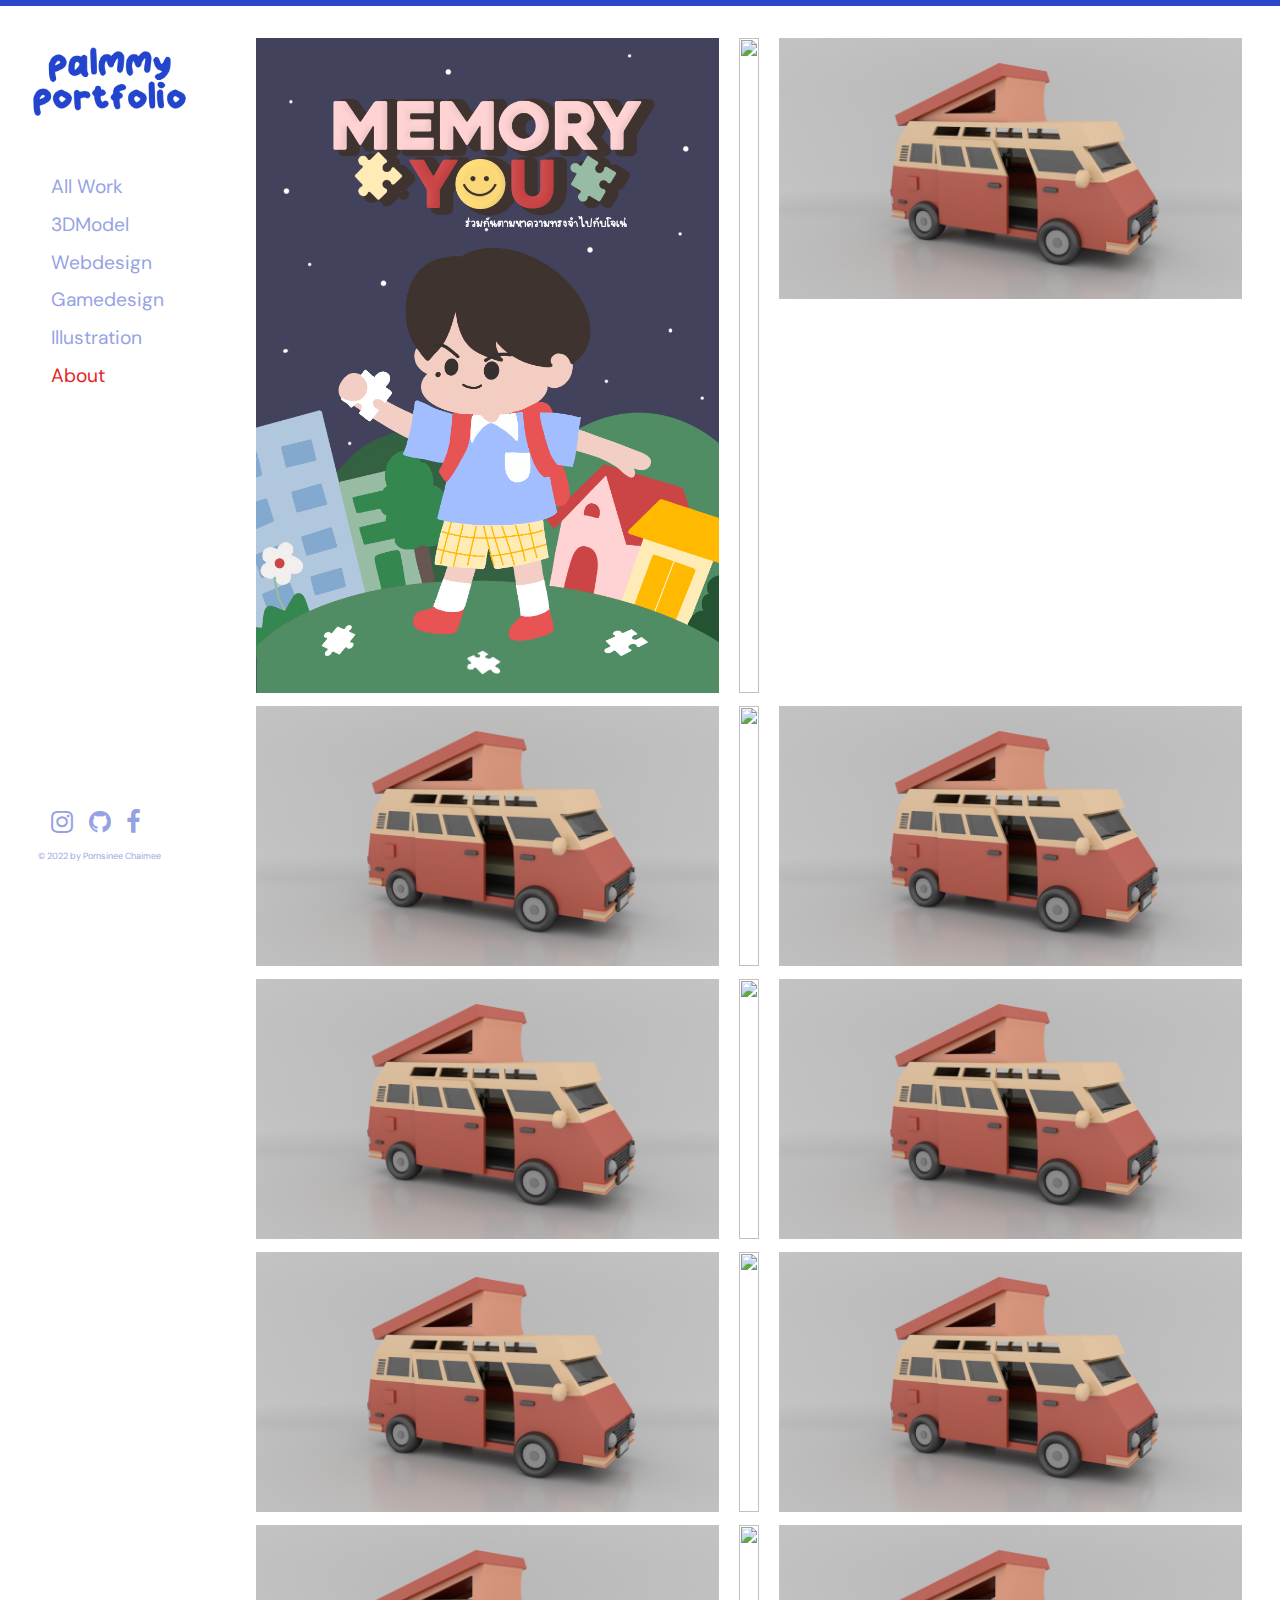
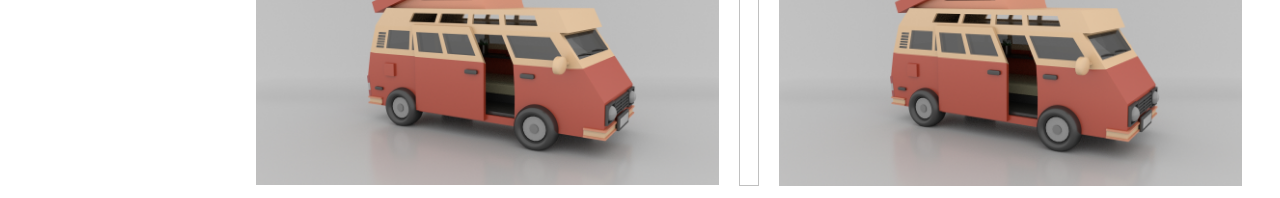
==== about.html @ f65a0291 "5" ====
<html lang="en">
<head>
    <meta charset="UTF-8">
    <meta http-equiv="X-UA-Compatible" content="IE=edge">
    <meta name="viewport" content="width=device-width, initial-scale=1.0">
    <title>ʀᴇꜱᴜᴍᴇ | @ᴍᴇʟʟᴏᴄʜᴇᴇꜱᴇ</title>
    <link rel="stylesheet" href="style.css">
    <link rel="stylesheet" href="https://cdnjs.cloudflare.com/ajax/libs/font-awesome/4.7.0/css/font-awesome.min.css">
</head>
<body>
    <audio id="audio" src="I Still Love You.mp3" type="audio" autoplay=""></audio>
    <!-- บาร์ด้านบน -->
    <div class="top"></div>
    <header>
        
        <div class="navbar">
            <div class="logo">
                <a href="index.html">
                    <img src="pic/logo4.png">
                </a>
            </div>
            <div class="nav-list">
                <div><a href="index.html">All Work</a></div>
                <div><a href="model.html">3DModel</a></div>
                <div><a href="web.html">Webdesign</a></div>
                <div><a href="game.html">Gamedesign</a></div>
                <div><a href="illustration.html">Illustration</a></div>
                <div><a href="about.html" class="is-active">About</a></div>
                <div class="social">
                    <i class="fa fa-instagram"></i>
                    <i class="fa fa-github"></i>
                    <i class="fa fa-facebook"></i>
                </div>
                <div class="credit">© 2022 by Pornsinee Chaimee</div>
                
            </div>
        </div>
    </header>
    <div class="content">
        <div class="col-3">
            <div class="image">
                <img src="pic/poster.png" class="fullwidth">
                <div class="detail"><div class="text"><h3>SANGYEON</h3>상연<br>1996-11-04<br>Leader<br>Main Vocalist</div></div>
            </div>
            <div class="image">
                <img src="pic/bmo.gif" class="fullwidth">
                <div class="detail"><div class="text"><h3>SANGYEON</h3>상연<br>1996-11-04<br>Leader<br>Main Vocalist</div></div>
            </div>
            <div class="image">
                <img src="pic/car.jpg" class="fullwidth">
                <div class="detail"><div class="text"><h3>SANGYEON</h3>상연<br>1996-11-04<br>Leader<br>Main Vocalist</div></div>
            </div>
        </div>
        <div class="col-3">
            <div class="image">
                <img src="pic/car.jpg" class="fullwidth">
                <div class="detail"><div class="text"><h3>SANGYEON</h3>상연<br>1996-11-04<br>Leader<br>Main Vocalist</div></div>
            </div>
            <div class="image">
                <img src="pic/bmo.gif" class="fullwidth">
                <div class="detail"><div class="text"><h3>SANGYEON</h3>상연<br>1996-11-04<br>Leader<br>Main Vocalist</div></div>
            </div>
            <div class="image">
                <img src="pic/car.jpg" class="fullwidth">
                <div class="detail"><div class="text"><h3>SANGYEON</h3>상연<br>1996-11-04<br>Leader<br>Main Vocalist</div></div>
            </div>
        </div>
        <div class="col-3">
            <div class="image">
                <img src="pic/car.jpg" class="fullwidth">
                <div class="detail"><div class="text"><h3>SANGYEON</h3>상연<br>1996-11-04<br>Leader<br>Main Vocalist</div></div>
            </div>
            <div class="image">
                <img src="pic/bmo.gif" class="fullwidth">
                <div class="detail"><div class="text"><h3>SANGYEON</h3>상연<br>1996-11-04<br>Leader<br>Main Vocalist</div></div>
            </div>
            <div class="image">
                <img src="pic/car.jpg" class="fullwidth">
                <div class="detail"><div class="text"><h3>SANGYEON</h3>상연<br>1996-11-04<br>Leader<br>Main Vocalist</div></div>
            </div>
        </div>
        <div class="col-3">
            <div class="image">
                <img src="pic/car.jpg" class="fullwidth">
                <div class="detail"><div class="text"><h3>SANGYEON</h3>상연<br>1996-11-04<br>Leader<br>Main Vocalist</div></div>
            </div>
            <div class="image">
                <img src="pic/bmo.gif" class="fullwidth">
                <div class="detail"><div class="text"><h3>SANGYEON</h3>상연<br>1996-11-04<br>Leader<br>Main Vocalist</div></div>
            </div>
            <div class="image">
                <img src="pic/car.jpg" class="fullwidth">
                <div class="detail"><div class="text"><h3>SANGYEON</h3>상연<br>1996-11-04<br>Leader<br>Main Vocalist</div></div>
            </div>
        </div>
        <div class="col-3">
            <div class="image">
                <img src="pic/car.jpg" class="fullwidth">
                <div class="detail"><div class="text"><h3>SANGYEON</h3>상연<br>1996-11-04<br>Leader<br>Main Vocalist</div></div>
            </div>
            <div class="image">
                <img src="pic/bmo.gif" class="fullwidth">
                <div class="detail"><div class="text"><h3>SANGYEON</h3>상연<br>1996-11-04<br>Leader<br>Main Vocalist</div></div>
            </div>
            <div class="image">
                <img src="pic/car.jpg" class="fullwidth">
                <div class="detail"><div class="text"><h3>SANGYEON</h3>상연<br>1996-11-04<br>Leader<br>Main Vocalist</div></div>
            </div>
        </div>
    </div>
<script>
</script>
</body>
</html>
---- style.css ----
@import url('https://fonts.googleapis.com/css2?family=DM+Sans:wght@500&display=swap');
::-webkit-scrollbar {
    width: 10px;
    height: 10px;
    background-color: white;
}

::-webkit-scrollbar-thumb {
    background: #14b378;
}

::-webkit-scrollbar-thumb:hover {
    background: white;
}

body{
    margin: 0;
    width: 100%;
    background-color: white;
    
}
header{
    width: 100%;
    box-sizing: border-box;
    position: fixed;
    width: 20vw;
    height: 100%;
    z-index: 100;
    padding-top: 1vw;
    padding-bottom: 1vw;
    background-color: white;
}
.top{
    background-color: #2c47cc;
    width: 100vw;
    height: 0.5vw;
    position: fixed;
    right: 0;
    z-index: 101;
}
.right{
    background-color: #14b378;
    width: 0.5vw;
    height: 15vw;
    position: fixed;
    top: 30vw;
    right: 0;
    z-index: 100;
}
.bottom{
    background-color: #2c47cc;
    width: 17vw;
    height: 0.5vw;
    position: fixed;
    bottom: 0;
    z-index: 1000;
}
.navbar {
    display: inline-block;
    width: 100%;
    height: 8vw;
    z-index: 100;
    background-color: white;
    align-items: center;
}
.logo{
    padding: 2vw 2.5vw;
}

.logo img{
    width: 12vw;
}

.nav-list{
    text-align: left;
    font-size: 1.2rem;
    font-family: 'DM Sans', sans-serif;
    width: 100%; 
    margin-top: 2vw;
}
.nav-list a{
    text-decoration: none;
    padding-left: 4vw;
    opacity: 50%;
    color: #2c47cc;
}
.nav-list a:hover{
    opacity: 100%;
    color: #14b378;
}
.nav-list a.is-active{
    opacity: 100%;
    color: #e61f26;
}
.nav-list div{
    padding-bottom: 1vw;
}
.social{
    display: inline-flex;
    bottom: 4vw;
    padding-left: 4vw;
    position: absolute;
}
i{
    font-size:2vw !important;
    opacity: 50%;
    color: #2c47cc;
    cursor: pointer;
    padding-right: 1.2vw;

}
.credit{
    opacity: 50%;
    color: #2c47cc;
    font-size: 0.7vw;
    bottom: 2vw;
    padding-left: 3vw;
    position: absolute;
}
.content{
    width: 100%;
    /* max-width: 1280; */
    padding: 3vw 3vw 0 20vw;
    margin: auto;
    box-sizing: border-box;
}
.col-1 {
    padding-bottom: 1vw;
    display: grid;
    grid-template-columns: auto;
    grid-gap: 20px;
}

.col-2 {
    padding-bottom: 1vw;
    display: grid;
    grid-template-columns: auto auto ;
    grid-gap: 20px;
}

.col-3{
    padding-bottom: 1vw;
    display: grid;
    grid-template-columns: auto auto auto ;
    grid-gap: 20px;
}

.col-4 {
    display: grid;
    grid-template-columns: auto auto auto auto ;
    grid-gap: 30px;
}

.a { grid-area: a; }
.b { grid-area: b; }
.c { grid-area: c; }

.col-21 {
    display: grid;
    grid-gap: 20px;
    grid-template-columns: auto;
    grid-template-rows: auto auto;
    grid-template-areas:
        'a b '
        'a c'
    ;
}
.d { grid-area: d; }
.e { grid-area: e; }
.col-13 {
    display: grid;
    grid-gap: 20px;
    grid-template-columns: auto;
    grid-template-rows: auto auto auto auto;
    grid-template-areas:
        'd e e e'
    ;
}


.image:hover{
      transition: .5s;
      
}
.image img:hover{
    border-radius: 15%;
}
.image{
      width: 100%;
      position: relative;
}

.detail {
      position: absolute;
      top: 0;
      bottom: 0;
      left: 0;
      right: 0;
      height: 100%;
      width: 100%;
      opacity: 0;
      transition: .5s ease;
      background-color: #fd5d78;
      /* border-radius: 15%; */
}

.image:hover .detail {
      opacity: 1;
      
}

.fullwidth{
    width:100%;
}
.text{
    color: white;
    font-size: 18px;
    position: absolute;
    top: 50%;
    left: 50%;
    transform: translate(-50%, -50%);
    text-align: center;
}
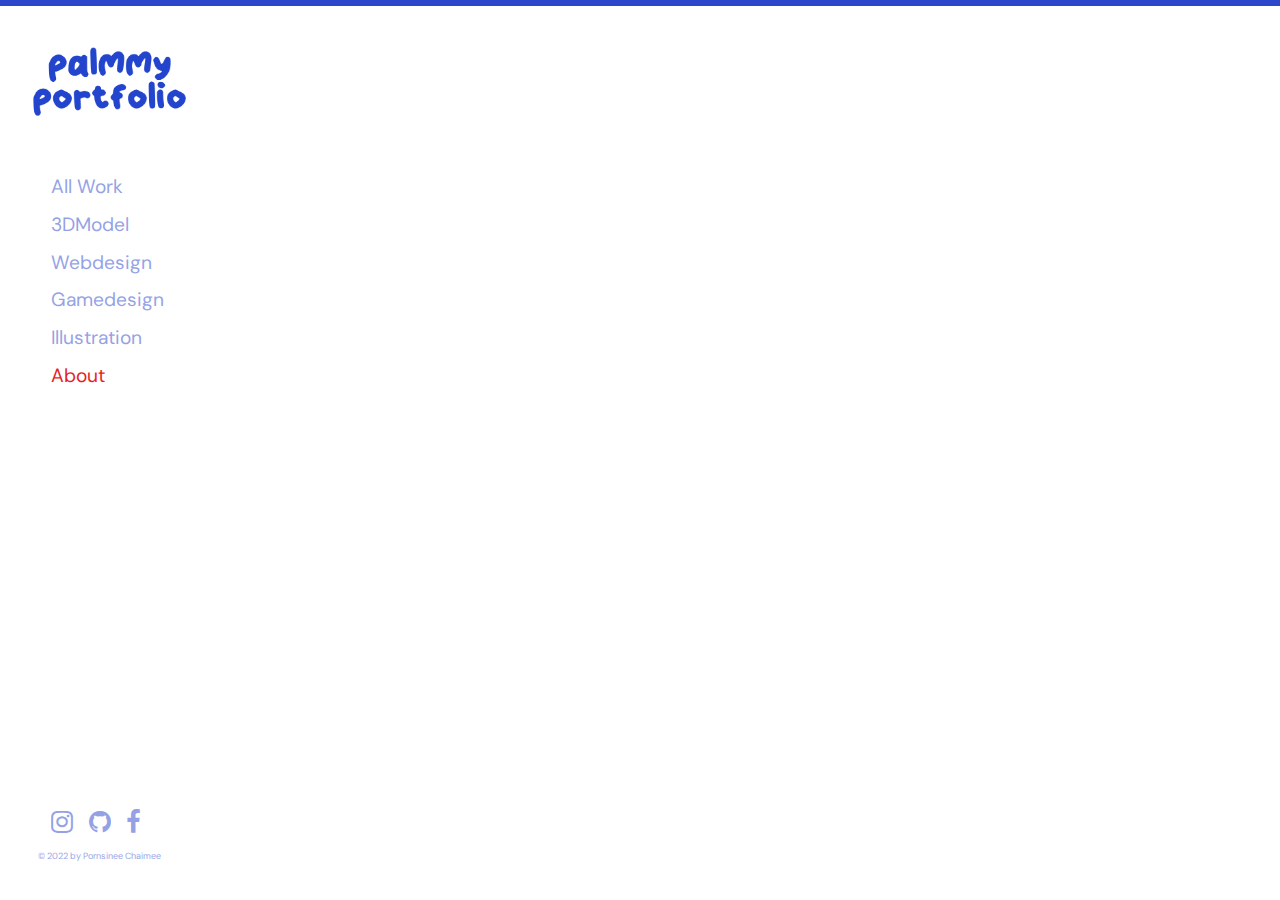
==== commit e26bc75e: "up" ====
--- a/about.html
+++ b/about.html
@@ -3,12 +3,11 @@
     <meta charset="UTF-8">
     <meta http-equiv="X-UA-Compatible" content="IE=edge">
     <meta name="viewport" content="width=device-width, initial-scale=1.0">
-    <title>ʀᴇꜱᴜᴍᴇ | @ᴍᴇʟʟᴏᴄʜᴇᴇꜱᴇ</title>
+    <title>ᴘᴏʀᴛꜰᴏʟɪᴏ</title>
     <link rel="stylesheet" href="style.css">
     <link rel="stylesheet" href="https://cdnjs.cloudflare.com/ajax/libs/font-awesome/4.7.0/css/font-awesome.min.css">
 </head>
 <body>
-    <audio id="audio" src="I Still Love You.mp3" type="audio" autoplay=""></audio>
     <!-- บาร์ด้านบน -->
     <div class="top"></div>
     <header>
@@ -37,76 +36,7 @@
         </div>
     </header>
     <div class="content">
-        <div class="col-3">
-            <div class="image">
-                <img src="pic/poster.png" class="fullwidth">
-                <div class="detail"><div class="text"><h3>SANGYEON</h3>상연<br>1996-11-04<br>Leader<br>Main Vocalist</div></div>
-            </div>
-            <div class="image">
-                <img src="pic/bmo.gif" class="fullwidth">
-                <div class="detail"><div class="text"><h3>SANGYEON</h3>상연<br>1996-11-04<br>Leader<br>Main Vocalist</div></div>
-            </div>
-            <div class="image">
-                <img src="pic/car.jpg" class="fullwidth">
-                <div class="detail"><div class="text"><h3>SANGYEON</h3>상연<br>1996-11-04<br>Leader<br>Main Vocalist</div></div>
-            </div>
-        </div>
-        <div class="col-3">
-            <div class="image">
-                <img src="pic/car.jpg" class="fullwidth">
-                <div class="detail"><div class="text"><h3>SANGYEON</h3>상연<br>1996-11-04<br>Leader<br>Main Vocalist</div></div>
-            </div>
-            <div class="image">
-                <img src="pic/bmo.gif" class="fullwidth">
-                <div class="detail"><div class="text"><h3>SANGYEON</h3>상연<br>1996-11-04<br>Leader<br>Main Vocalist</div></div>
-            </div>
-            <div class="image">
-                <img src="pic/car.jpg" class="fullwidth">
-                <div class="detail"><div class="text"><h3>SANGYEON</h3>상연<br>1996-11-04<br>Leader<br>Main Vocalist</div></div>
-            </div>
-        </div>
-        <div class="col-3">
-            <div class="image">
-                <img src="pic/car.jpg" class="fullwidth">
-                <div class="detail"><div class="text"><h3>SANGYEON</h3>상연<br>1996-11-04<br>Leader<br>Main Vocalist</div></div>
-            </div>
-            <div class="image">
-                <img src="pic/bmo.gif" class="fullwidth">
-                <div class="detail"><div class="text"><h3>SANGYEON</h3>상연<br>1996-11-04<br>Leader<br>Main Vocalist</div></div>
-            </div>
-            <div class="image">
-                <img src="pic/car.jpg" class="fullwidth">
-                <div class="detail"><div class="text"><h3>SANGYEON</h3>상연<br>1996-11-04<br>Leader<br>Main Vocalist</div></div>
-            </div>
-        </div>
-        <div class="col-3">
-            <div class="image">
-                <img src="pic/car.jpg" class="fullwidth">
-                <div class="detail"><div class="text"><h3>SANGYEON</h3>상연<br>1996-11-04<br>Leader<br>Main Vocalist</div></div>
-            </div>
-            <div class="image">
-                <img src="pic/bmo.gif" class="fullwidth">
-                <div class="detail"><div class="text"><h3>SANGYEON</h3>상연<br>1996-11-04<br>Leader<br>Main Vocalist</div></div>
-            </div>
-            <div class="image">
-                <img src="pic/car.jpg" class="fullwidth">
-                <div class="detail"><div class="text"><h3>SANGYEON</h3>상연<br>1996-11-04<br>Leader<br>Main Vocalist</div></div>
-            </div>
-        </div>
-        <div class="col-3">
-            <div class="image">
-                <img src="pic/car.jpg" class="fullwidth">
-                <div class="detail"><div class="text"><h3>SANGYEON</h3>상연<br>1996-11-04<br>Leader<br>Main Vocalist</div></div>
-            </div>
-            <div class="image">
-                <img src="pic/bmo.gif" class="fullwidth">
-                <div class="detail"><div class="text"><h3>SANGYEON</h3>상연<br>1996-11-04<br>Leader<br>Main Vocalist</div></div>
-            </div>
-            <div class="image">
-                <img src="pic/car.jpg" class="fullwidth">
-                <div class="detail"><div class="text"><h3>SANGYEON</h3>상연<br>1996-11-04<br>Leader<br>Main Vocalist</div></div>
-            </div>
-        </div>
+        
     </div>
 <script>
 </script>
--- a/style.css
+++ b/style.css
@@ -1,4 +1,4 @@
-@import url('https://fonts.googleapis.com/css2?family=DM+Sans:wght@500&display=swap');
+@import url('https://fonts.googleapis.com/css2?family=DM+Sans:wght@500&family=Questrial&family=Sarabun:wght@200&display=swap');
 ::-webkit-scrollbar {
     width: 10px;
     height: 10px;
@@ -17,6 +17,7 @@
     margin: 0;
     width: 100%;
     background-color: white;
+    font-family: 'DM Sans', sans-serif;
     
 }
 header{
@@ -77,10 +78,10 @@
     font-family: 'DM Sans', sans-serif;
     width: 100%; 
     margin-top: 2vw;
+    padding-left: 4vw;
 }
 .nav-list a{
     text-decoration: none;
-    padding-left: 4vw;
     opacity: 50%;
     color: #2c47cc;
 }
@@ -98,12 +99,18 @@
 .social{
     display: inline-flex;
     bottom: 4vw;
-    padding-left: 4vw;
-    position: absolute;
+    position: absolute;
+    
+}
+.social i{
+    opacity: 0.5;
+}
+.social i:hover{
+    opacity: 1;
+    color: #f4e96d;
 }
 i{
     font-size:2vw !important;
-    opacity: 50%;
     color: #2c47cc;
     cursor: pointer;
     padding-right: 1.2vw;
@@ -114,7 +121,7 @@
     color: #2c47cc;
     font-size: 0.7vw;
     bottom: 2vw;
-    padding-left: 3vw;
+    left: 3vw;
     position: absolute;
 }
 .content{
@@ -156,10 +163,9 @@
 .c { grid-area: c; }
 
 .col-21 {
-    display: grid;
-    grid-gap: 20px;
-    grid-template-columns: auto;
-    grid-template-rows: auto auto;
+    padding-bottom: 1vw;
+    display: grid;
+    grid-gap: 20px;
     grid-template-areas:
         'a b '
         'a c'
@@ -167,24 +173,24 @@
 }
 .d { grid-area: d; }
 .e { grid-area: e; }
+.f { grid-area: f; }
 .col-13 {
     display: grid;
-    grid-gap: 20px;
-    grid-template-columns: auto;
-    grid-template-rows: auto auto auto auto;
+    padding-bottom: 1vw;
+    grid-gap: 20px;
+    /* grid-template-columns: auto;
+    grid-template-rows: auto auto auto auto; */
     grid-template-areas:
         'd e e e'
+        'f f f f'
     ;
 }
 
 
 .image:hover{
       transition: .5s;
-      
-}
-.image img:hover{
-    border-radius: 15%;
-}
+}
+
 .image{
       width: 100%;
       position: relative;
@@ -201,12 +207,26 @@
       opacity: 0;
       transition: .5s ease;
       background-color: #fd5d78;
-      /* border-radius: 15%; */
+      /* cursor: pointer; */
+}
+.detailgreen {
+    position: absolute;
+    top: 0;
+    bottom: 0;
+    left: 0;
+    right: 0;
+    height: 100%;
+    width: 100%;
+    opacity: 0;
+    transition: .5s ease;
+    background-color: #14b378;
 }
 
 .image:hover .detail {
       opacity: 1;
-      
+}
+.image:hover .detailgreen {
+    opacity: 1;
 }
 
 .fullwidth{
@@ -214,10 +234,109 @@
 }
 .text{
     color: white;
-    font-size: 18px;
+    font-size: 1.4rem;
+    font-family: 'Questrial', sans-serif;
     position: absolute;
     top: 50%;
     left: 50%;
     transform: translate(-50%, -50%);
     text-align: center;
+}
+a{
+    text-decoration: none;
+}
+.text a{
+    color: white;
+}
+.text i{
+    color: white !important;
+    opacity: 1;
+}
+a:hover{
+    color: #f4e96d;
+}
+
+.info{
+    font-size: 1rem;
+    color: #272727;
+    text-align: left;
+    padding: 2vw 5vw;
+    font-family: 'Sarabun', sans-serif;
+}
+.info h2{
+    color: black;
+    text-align: center;
+    text-decoration:underline #2c47cc;
+    text-decoration-thickness: 0.5vw;
+}
+
+button {
+    background-color: white;
+    border: none;
+    cursor: pointer;
+}
+
+  
+.modal {
+    display: none; /* Hidden by default */
+    position: fixed; /* Stay in place */
+    z-index: 1000; /* Sit on top */
+    left: 0;
+    top: 0;
+    width: 100%; /* Full width */
+    height: 100%; /* Full height */
+    overflow: auto; /* Enable scroll if needed */
+    background-color: rgba(250, 247, 242, 0.95);
+    padding-top: 100px;
+}
+
+.modal::-webkit-scrollbar-track {
+    -webkit-box-shadow: inset 0 0 6px rgba(250, 247, 242, 0.95);
+    background-color: transparent;
+}
+
+.modal::-webkit-scrollbar {
+    width: 6px;
+    background-color: transparent;
+}
+
+.modal::-webkit-scrollbar-thumb {
+    background-color: #000000;
+    background-color: transparent;
+}
+
+  .modal-content {
+    /* background-color: #fefefe; */
+    margin: 0 auto 15% auto;
+    width: 80%;
+  }
+  
+  hr {
+    border: 1px solid #f1f1f1;
+    margin-bottom: 25px;
+  }
+   
+  .close {
+    position: absolute;
+    right: 35px;
+    top: 15px;
+    font-size: 50px;
+    font-weight: bold;
+    color: #272727;
+  }
+  
+  .close:hover,
+  .close:focus {
+    color: #e61f26;
+    cursor: pointer;
+  }
+  
+  .clearfix::after {
+    content: "";
+    clear: both;
+    display: table;
+  }
+
+#poin{
+    cursor: pointer;
 }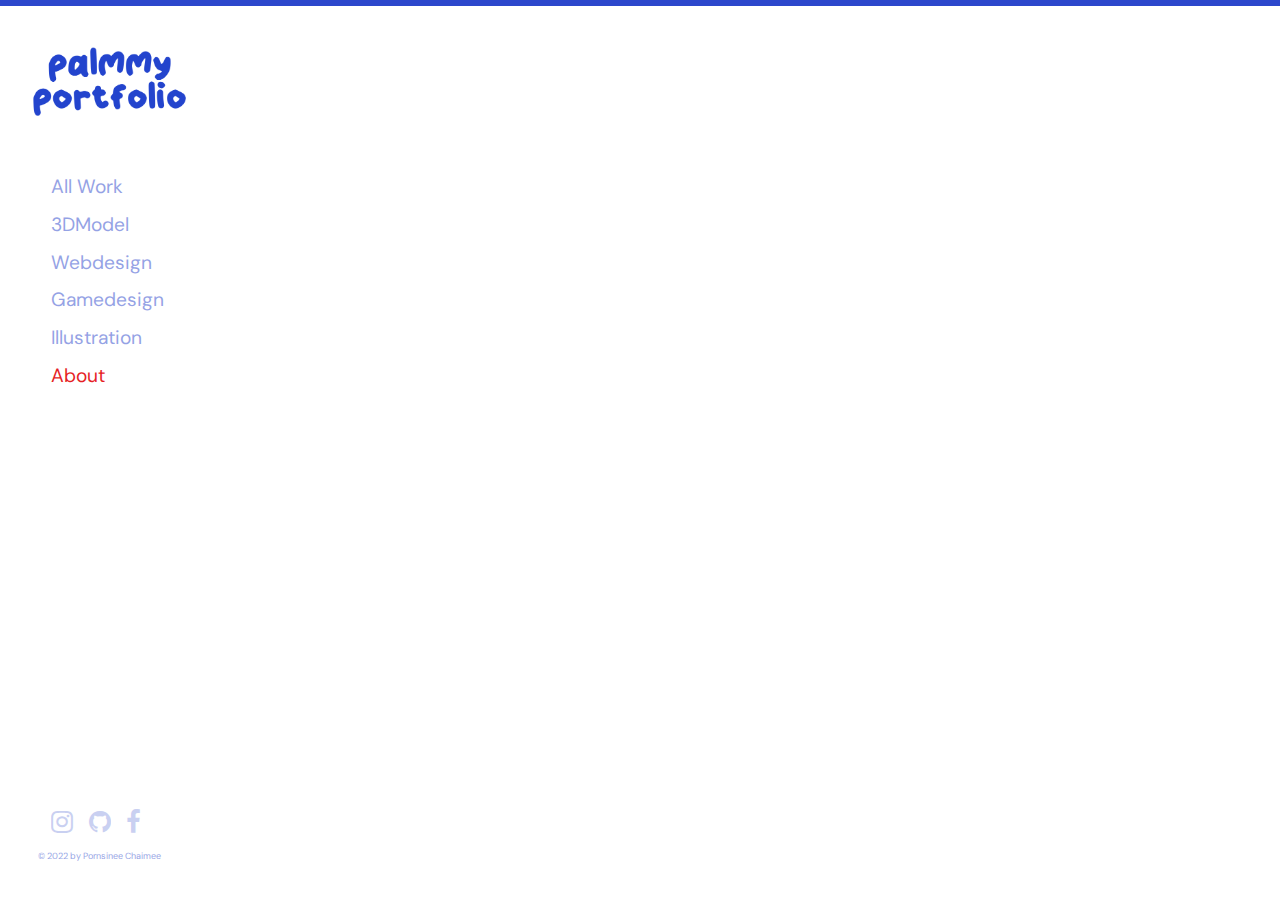
==== commit ed0e73a6: "up" ====
--- a/about.html
+++ b/about.html
@@ -26,12 +26,11 @@
                 <div><a href="illustration.html">Illustration</a></div>
                 <div><a href="about.html" class="is-active">About</a></div>
                 <div class="social">
-                    <i class="fa fa-instagram"></i>
-                    <i class="fa fa-github"></i>
-                    <i class="fa fa-facebook"></i>
+                    <a target="_blank" href="https://www.instagram.com/sugarsugaroon/"><i class="fa fa-instagram"></i></a>
+                    <a target="_blank" href="https://github.com/pmmiiiz"><i class="fa fa-github"></i></a>
+                    <a target="_blank" href="https://www.facebook.com/palmmy.myy/"><i class="fa fa-facebook"></i></a>
                 </div>
                 <div class="credit">© 2022 by Pornsinee Chaimee</div>
-                
             </div>
         </div>
     </header>
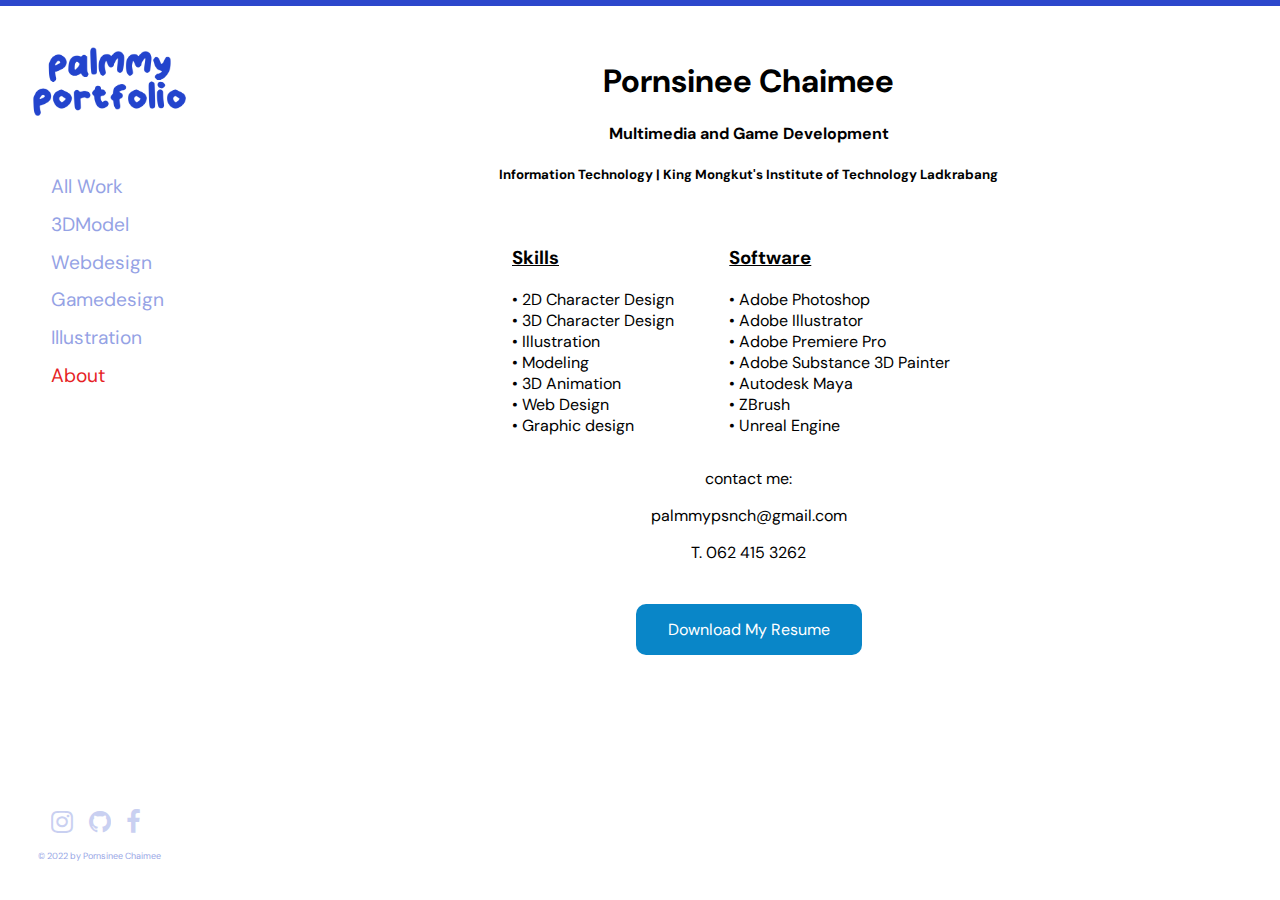
==== commit 1ee2f506: "up" ====
--- a/about.html
+++ b/about.html
@@ -35,7 +35,44 @@
         </div>
     </header>
     <div class="content">
-        
+        <div class="about">
+            <h1>Pornsinee Chaimee</h1>
+            <h4>Multimedia and Game Development</h4>
+            <h5>Information Technology | King Mongkut's Institute of Technology Ladkrabang</h5>
+            <br>   
+        </div>
+        <div class="col-2" style="padding: 0 20vw;">
+            <div class="left">
+                <h3><u>Skills</u></h3>
+                <p>• 2D Character Design<br>
+                • 3D Character Design<br>
+                • Illustration<br>
+                • Modeling<br>
+                • 3D Animation<br>
+                • Web Design<br>
+                • Graphic design
+                </p> 
+            </div>
+            <div class="rights">
+                <h3><u>Software</u></h3>
+                <p>• Adobe Photoshop<br>
+                • Adobe Illustrator<br>
+                • Adobe Premiere Pro<br>
+                • Adobe Substance 3D Painter<br>
+                • Autodesk Maya<br>
+                • ZBrush<br>
+                • Unreal Engine
+                </p> 
+            </div>
+        </div>
+        <div class="about">
+            <p>contact me:</p>
+            <p>palmmypsnch@gmail.com</p>
+            <p>T. 062 415 3262</p>
+        </div><br>
+        <div class="about">
+            <a href="#" class="button">Download My Resume</a>
+        </div>
     </div>
 <script>
 </script>
--- a/style.css
+++ b/style.css
@@ -167,8 +167,8 @@
     display: grid;
     grid-gap: 20px;
     grid-template-areas:
-        'a b '
-        'a c'
+        'b a'
+        'c a'
     ;
 }
 .d { grid-area: d; }
@@ -206,7 +206,7 @@
       width: 100%;
       opacity: 0;
       transition: .5s ease;
-      background-color: #fd5d78;
+      background-color: #e6baa2;
       /* cursor: pointer; */
 }
 .detailgreen {
@@ -221,11 +221,88 @@
     transition: .5s ease;
     background-color: #14b378;
 }
-
+.detailblue {
+    position: absolute;
+    top: 0;
+    bottom: 0;
+    left: 0;
+    right: 0;
+    height: 100%;
+    width: 100%;
+    opacity: 0;
+    transition: .5s ease;
+    background-color: #0986c8;
+}
+
+.detailpink {
+    position: absolute;
+    top: 0;
+    bottom: 0;
+    left: 0;
+    right: 0;
+    height: 100%;
+    width: 100%;
+    opacity: 0;
+    transition: .5s ease;
+    background-color: #dd82b7;
+}
+
+.detailorange {
+    position: absolute;
+    top: 0;
+    bottom: 0;
+    left: 0;
+    right: 0;
+    height: 100%;
+    width: 100%;
+    opacity: 0;
+    transition: .5s ease;
+    background-color: #f17f65;
+}
+
+.detailsky {
+    position: absolute;
+    top: 0;
+    bottom: 0;
+    left: 0;
+    right: 0;
+    height: 100%;
+    width: 100%;
+    opacity: 0;
+    transition: .5s ease;
+    background-color: #71c8c1;
+}
+.detailyellow {
+    position: absolute;
+    top: 0;
+    bottom: 0;
+    left: 0;
+    right: 0;
+    height: 100%;
+    width: 100%;
+    opacity: 0;
+    transition: .5s ease;
+    background-color: #dfc449;
+}
 .image:hover .detail {
       opacity: 1;
 }
 .image:hover .detailgreen {
+    opacity: 1;
+}
+.image:hover .detailpink {
+    opacity: 1;
+}
+.image:hover .detailblue {
+    opacity: 1;
+}
+.image:hover .detailorange {
+    opacity: 1;
+}
+.image:hover .detailsky {
+    opacity: 1;
+}
+.image:hover .detailyellow {
     opacity: 1;
 }
 
@@ -285,30 +362,17 @@
     top: 0;
     width: 100%; /* Full width */
     height: 100%; /* Full height */
-    overflow: auto; /* Enable scroll if needed */
+    overflow: hidden; /* Enable scroll if needed */
     background-color: rgba(250, 247, 242, 0.95);
     padding-top: 100px;
-}
-
-.modal::-webkit-scrollbar-track {
-    -webkit-box-shadow: inset 0 0 6px rgba(250, 247, 242, 0.95);
-    background-color: transparent;
-}
-
-.modal::-webkit-scrollbar {
-    width: 6px;
-    background-color: transparent;
-}
-
-.modal::-webkit-scrollbar-thumb {
-    background-color: #000000;
-    background-color: transparent;
+    
 }
 
   .modal-content {
     /* background-color: #fefefe; */
-    margin: 0 auto 15% auto;
-    width: 80%;
+    margin: auto 17vw;
+    width: 65vw;
+    transition: .5s ease;
   }
   
   hr {
@@ -339,4 +403,36 @@
 
 #poin{
     cursor: pointer;
-}+}
+
+.col-1 p{
+    opacity: 0.7;
+    text-align: center;
+}
+
+.about{
+    text-align: center;
+}
+.col-2 .left{
+    text-align: left;
+    /* padding-left: 20vw; */
+}
+.col-2 .rights{
+    text-align: left;
+    float: right;
+    /* padding-right: 5vw; */
+}
+
+.button {
+    background-color: #0986c8;
+    border: none;
+    color: white;
+    padding: 15px 32px;
+    text-align: center;
+    text-decoration: none;
+    display: inline-block;
+    font-size: 16px;
+    margin: 4px 2px;
+    cursor: pointer;
+    border-radius: 10px;
+  }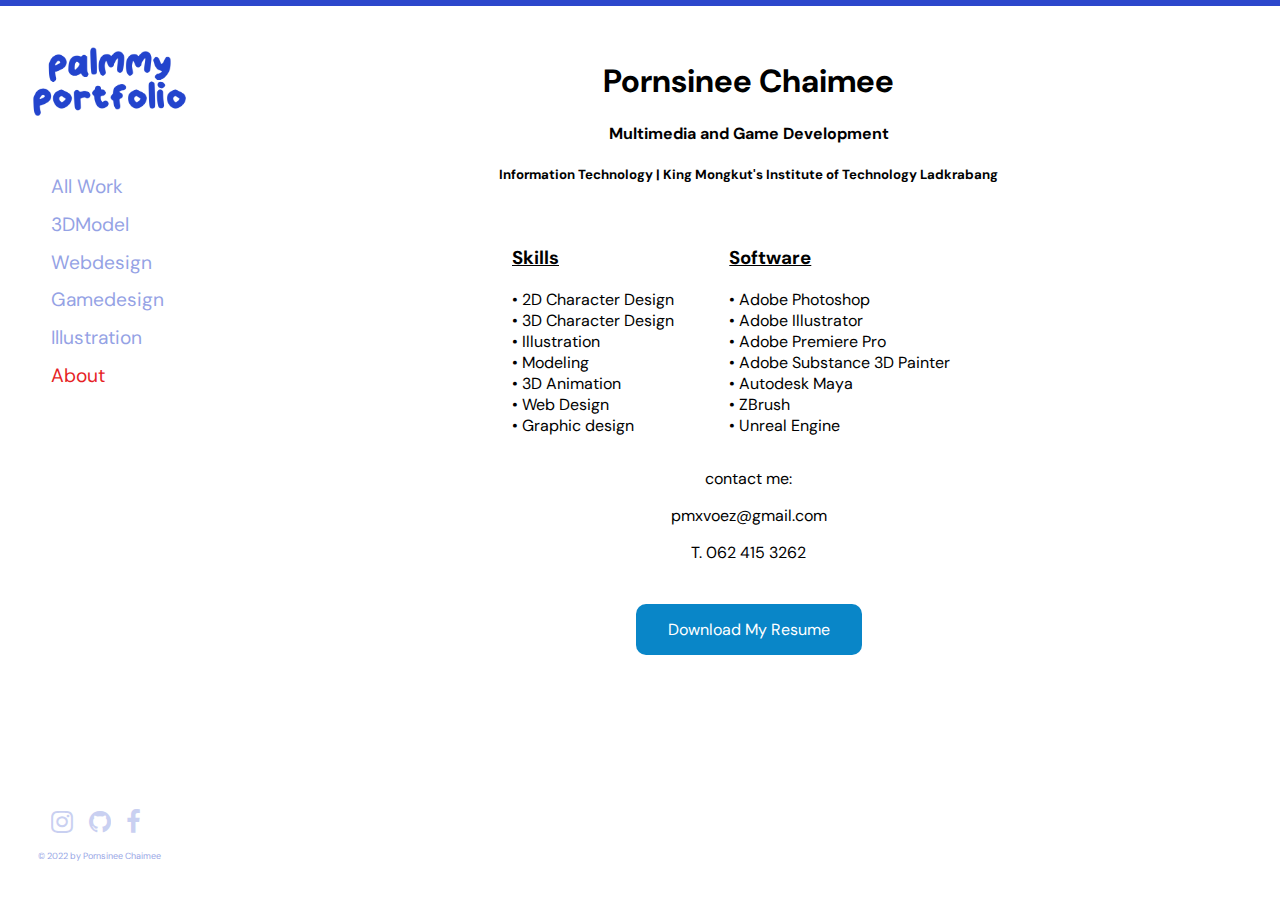
==== commit 59e37a67: "Update about.html" ====
--- a/about.html
+++ b/about.html
@@ -67,12 +67,16 @@
         </div>
         <div class="about">
             <p>contact me:</p>
-            <p>palmmypsnch@gmail.com</p>
+            <p>pmxvoez@gmail.com</p>
             <p>T. 062 415 3262</p>
         </div><br>
         <div class="about">
-            <a href="#" class="button">Download My Resume</a>
+            <a target="_blank" href="pic/Resume Pornsinee Chaimee.pdf" class="button">Download My Resume</a>
         </div>
+    </div>
+    <div class="respon">
+        <p>Sorry :( <br>
+            This website can only be opened in desktop view</p>
     </div>
 <script>
 </script>
--- a/style.css
+++ b/style.css
@@ -435,4 +435,38 @@
     margin: 4px 2px;
     cursor: pointer;
     border-radius: 10px;
+  }
+  .respon{
+    display: none;
+}
+  @media screen and (max-width: 1024px) and (min-width: 200px) {
+    body {
+        margin: 0;
+        position: fixed; /* Stay in place */
+        z-index: 1000; /* Sit on top */
+        left: 0;
+        top: 0;
+        width: 100%; /* Full width */
+        height: 100%; /* Full height */
+        overflow: hidden; /* Enable scroll if needed */
+        background-color: rgba(250, 247, 242, 1);
+        display: flex;  
+    }
+    header{
+        display: none;
+    }
+    .content{
+        display: none;
+    }
+    .respon{
+        display: block;
+        z-index: 5000;
+        position: fixed;
+        text-align: center;
+        /* left: 50%;
+        top: 50%; */
+        top: 50%;  
+        left: 50%;  
+        transform: translate(-50%, -50%);  
+    }
   }